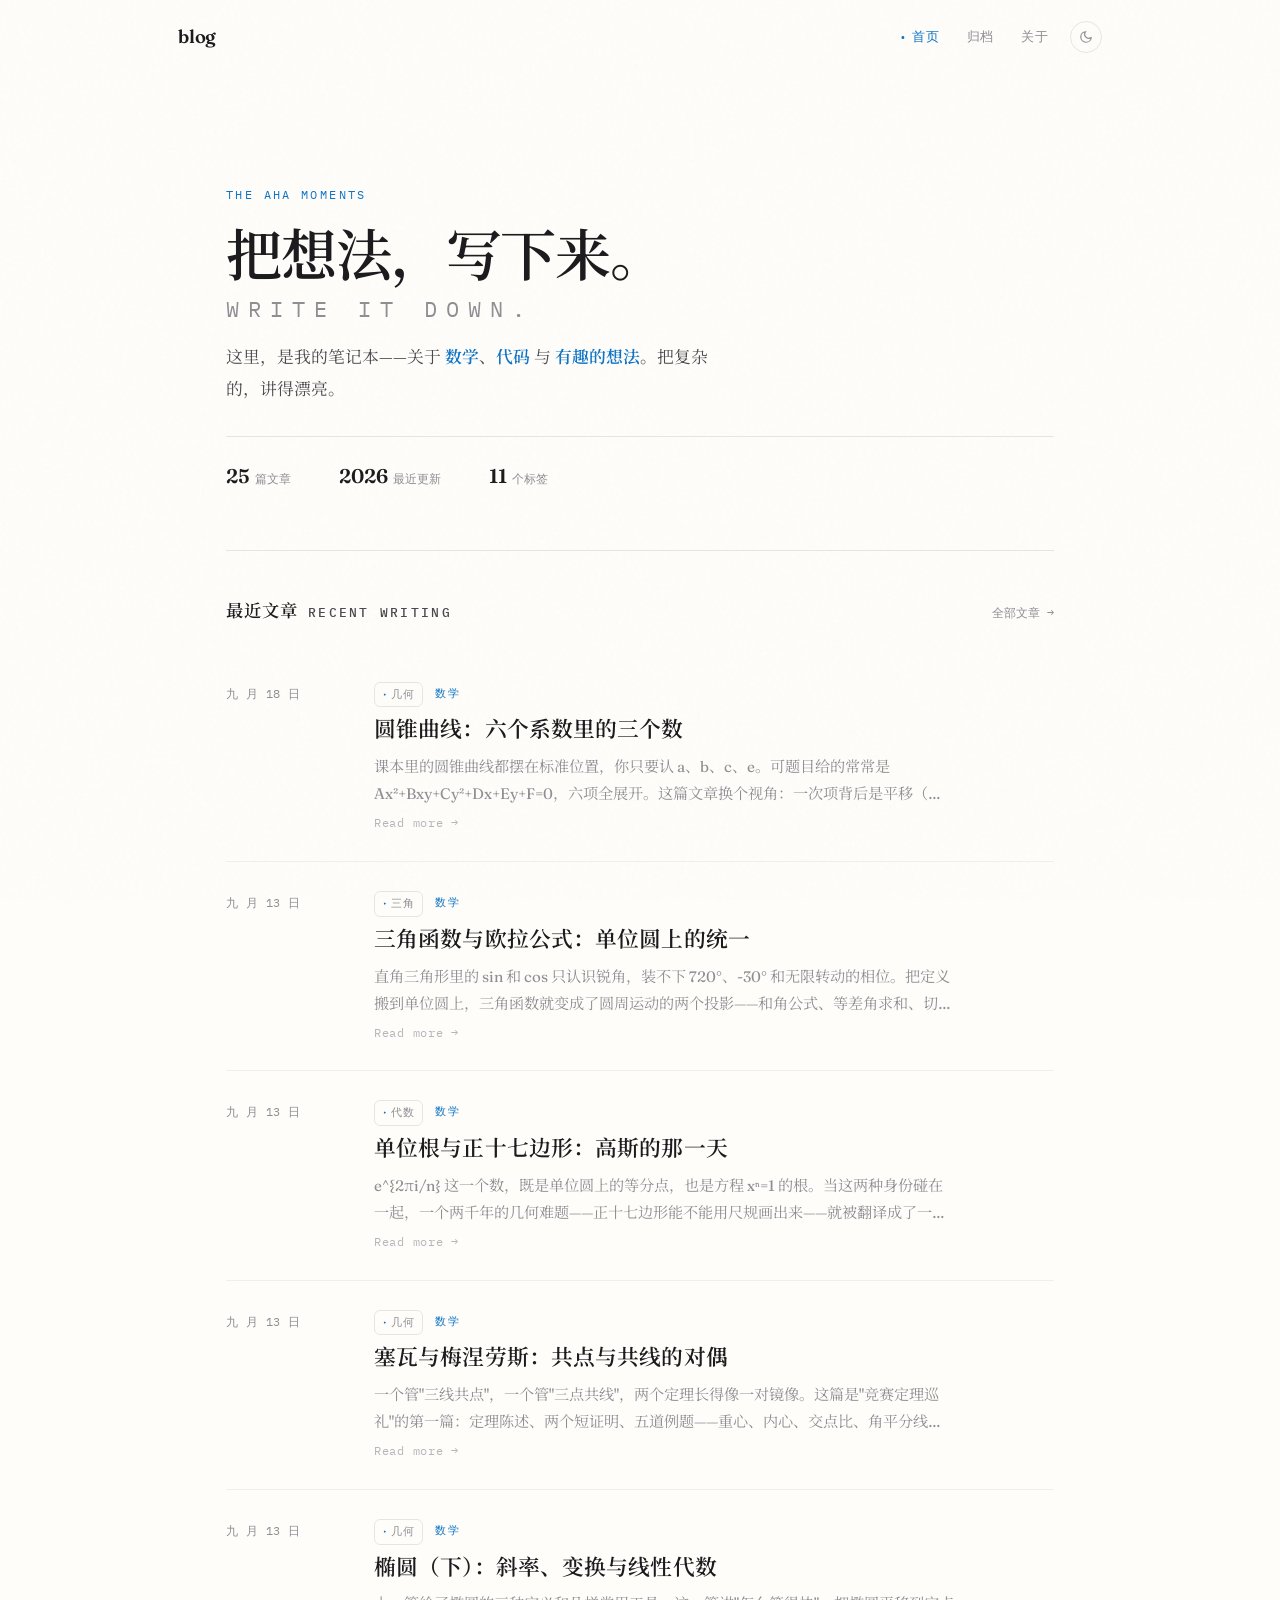
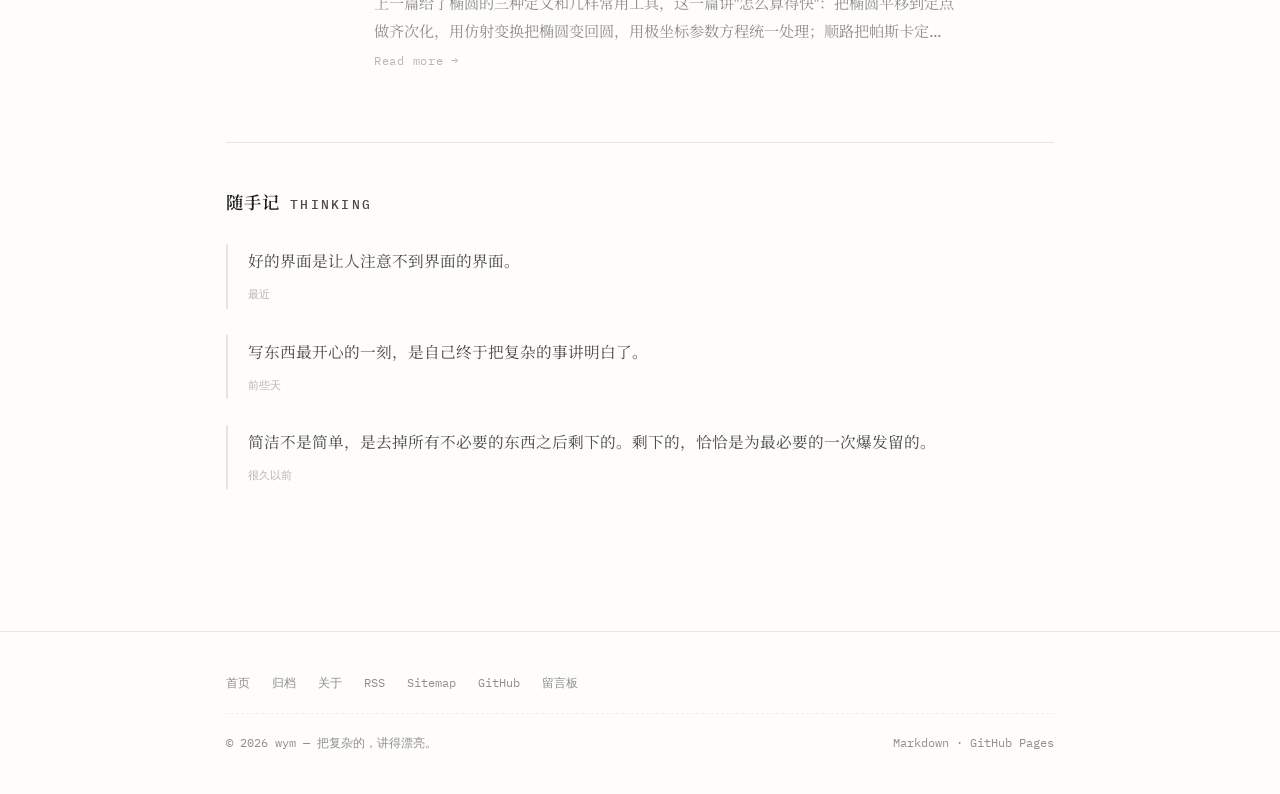
==== index.html @ 501379d4 "fix: 骨架屏改为静态写入 HTML，消除"载入中"闪现；正文加缓存 - 骨架屏此前由 JS 在 300ms 后注入，而 HTML 里预置的是"载入中…"，   加载快的时候那句必然一闪。改为直接写" ====
<!DOCTYPE html>
<html lang="zh-CN">
<head>
<meta charset="UTF-8">
<meta name="viewport" content="width=device-width, initial-scale=1.0">
<meta name="color-scheme" content="dark light">
<meta name="theme-color" content="#fefdfa" media="(prefers-color-scheme: light)">
<meta name="theme-color" content="#121214" media="(prefers-color-scheme: dark)">
<script>
  (function () {
    try {
      var t = localStorage.getItem("wym-blog-theme") ||
        (matchMedia("(prefers-color-scheme: dark)").matches ? "dark" : "light");
      var root = document.documentElement;
      root.setAttribute("data-theme", t);
      /* 画布底色前置：html 背景会传播给浏览器画布，跨页导航时新文档在
         style.css 到位前就是主题色，消除暗色模式闪白。色值与 style.css --paper 同步 */
      root.style.background = t === "dark" ? "#121214" : "#fefdfa";
      root.style.colorScheme = t;
    } catch (e) {}
  })();
</script>
<meta name="description" content="blog · wym — 关于数学、代码与有趣想法的笔记本。把复杂的，讲得漂亮。">
<meta name="author" content="wym">
<meta property="og:site_name" content="wym's blog">
<meta property="og:type" content="website">
<meta property="og:title" content="wym's blog">
<meta property="og:description" content="关于数学、代码与有趣想法的笔记本。把复杂的，讲得漂亮。">
<title>wym's blog</title>
<link rel="preconnect" href="https://fonts.googleapis.com">
<link rel="preconnect" href="https://fonts.gstatic.com" crossorigin>
<link href="https://fonts.googleapis.com/css2?family=Fraunces:ital,opsz,wght@0,9..144,400;0,9..144,500;0,9..144,600;1,9..144,400&family=Noto+Serif+SC:wght@400;500;600&family=IBM+Plex+Mono:wght@400;500&display=swap" rel="stylesheet" media="print" onload="this.media='all'">
<link rel="stylesheet" href="assets/css/style.css?v=30">
<link rel="icon" href="data:image/svg+xml,%3Csvg xmlns='http://www.w3.org/2000/svg' viewBox='0 0 32 32'%3E%3Crect width='32' height='32' rx='7' fill='%233b82f6'/%3E%3Ctext x='16' y='22' font-size='15' font-family='Arial' font-weight='bold' fill='white' text-anchor='middle'%3Ew%3C/text%3E%3C/svg%3E">
</head>
<body data-theme="light" class="page-home">
<div class="paper-noise"></div>

<header class="site-header" id="siteHeader">
  <div class="shell nav-row">
    <a class="brand" href="index.html">
      <span class="wordmark">blog</span>
    </a>
    <nav class="nav-links" aria-label="站点导航">
      <a href="index.html" class="active">首页</a>
      <a href="archive.html">归档</a>
      <a href="about.html">关于</a>
      <button class="theme-btn" id="themeBtn" aria-label="切换明暗主题">
        <svg class="moon" width="14" height="14" viewBox="0 0 24 24" fill="none" stroke="currentColor" stroke-width="2" stroke-linecap="round"><path d="M21 12.79A9 9 0 1 1 11.21 3 7 7 0 0 0 21 12.79"/></svg>
        <svg class="sun" width="14" height="14" viewBox="0 0 24 24" fill="none" stroke="currentColor" stroke-width="2" stroke-linecap="round"><circle cx="12" cy="12" r="5"/><line x1="12" y1="1" x2="12" y2="3"/><line x1="12" y1="21" x2="12" y2="23"/><line x1="4.22" y1="4.22" x2="5.64" y2="5.64"/><line x1="18.36" y1="18.36" x2="19.78" y2="19.78"/><line x1="1" y1="12" x2="3" y2="12"/><line x1="21" y1="12" x2="23" y2="12"/><line x1="4.22" y1="19.78" x2="5.64" y2="18.36"/><line x1="18.36" y1="5.64" x2="19.78" y2="4.22"/></svg>
      </button>
    </nav>
  </div>
</header>

<main class="shell" id="main" data-view="home">
  <div class="status">载入中…</div>
</main>

<footer class="site-footer">
  <div class="shell foot-row">
    <div class="foot-links">
      <a href="index.html">首页</a>
      <a href="archive.html">归档</a>
      <a href="about.html">关于</a>
      <a href="feed.xml">RSS</a>
      <a href="sitemap.xml">Sitemap</a>
      <a href="https://github.com/wym100171113/wym100171113.github.io" target="_blank" rel="noopener">GitHub</a>
      <a href="https://comment-board.pages.dev/" target="_blank" rel="noopener">留言板</a>
    </div>
    <div class="foot-note">
      <span>© <span id="year">2026</span> wym — 把复杂的，讲得漂亮。</span>
      <span>Markdown · GitHub Pages</span>
    </div>
  </div>
</footer>

<script src="assets/js/blog.js?v=40"></script>
<script>document.getElementById("year").textContent = new Date().getFullYear();</script>
</body>
</html>
---- assets/css/style.css ----
/* ==========================================================================
   blog · wym — 极简纸感博客
   风格参考：yohaku-blog-template（留白 × 蓝色强调 × 弹簧动效）
   配色：白纸底 · 墨字 · 一抹蓝
   ========================================================================== */

:root {
  --paper:       #fefdfa;   /* 底色 */
  --paper-2:     #f5f4f1;   /* 纸·深（代码块、卡片） */
  --ink:         #1c1c1e;   /* 主文字 */
  --ink-2:       #4a4a4f;   /* 次级文字 */
  --muted:       #8e8e93;   /* 弱文字 */
  --faint:       #b5b5ba;   /* 更弱 */
  --line:        #e5e5e7;   /* 界线 */
  --line-2:      #efefef;   /* 界线·更浅 */
  --accent:      oklch(0.55 0.15 250);   /* 强调蓝 */
  --accent-2:    #3b82f6;   /* 强调·亮（图标、行内代码） */
  --selection:   rgba(59, 130, 246, 0.14);

  --serif: "Fraunces", "Noto Serif SC", "Songti SC", "Source Han Serif SC",
           "STSong", "SimSun", serif;
  --mono: "IBM Plex Mono", "SF Mono", ui-monospace, Menlo, Consolas, monospace;

  --col:   56rem;                    /* 正文栏宽（较宽，阅读不拥挤） */
  --gutter: clamp(20px, 5vw, 48px);
  --ease:  cubic-bezier(0.22, 1, 0.36, 1);
  --spring: cubic-bezier(0.34, 1.56, 0.64, 1);
}

[data-theme="dark"] {
  --paper:       #121214;
  --paper-2:     #1c1c1f;
  --ink:         #ececf0;
  --ink-2:       #b6b6bc;
  --muted:       #8e8e93;
  --faint:       #5b5b60;
  --line:        #2a2a2e;
  --line-2:      #242427;
  --accent:      oklch(0.72 0.14 250);
  --accent-2:    #60a5fa;
  --selection:   rgba(96, 165, 250, 0.22);
}

*, *::before, *::after { margin: 0; padding: 0; box-sizing: border-box; }
html { font-size: 16.5px; -webkit-text-size-adjust: 100%; scroll-behavior: smooth; }

body {
  font-family: var(--serif);
  background: var(--paper);
  color: var(--ink);
  line-height: 1.8;
  -webkit-font-smoothing: antialiased;
  -moz-osx-font-smoothing: grayscale;
  text-rendering: optimizeLegibility;
  transition: background 0.35s var(--ease), color 0.35s var(--ease);
}

::selection { background: var(--selection); color: var(--ink); }

img, svg { max-width: 100%; height: auto; display: block; }
a { color: inherit; text-decoration: none; }
button { font: inherit; color: inherit; background: none; border: none; cursor: pointer; }
input { font: inherit; }

/* 纸面颗粒感（固定于背景，不遮挡交互） */
.paper-noise {
  position: fixed; inset: 0;
  z-index: 0; pointer-events: none; opacity: 0.4;
  background-image: url("data:image/svg+xml,%3Csvg viewBox='0 0 256 256' xmlns='http://www.w3.org/2000/svg'%3E%3Cfilter id='n'%3E%3CfeTurbulence type='fractalNoise' baseFrequency='0.85' numOctaves='4' stitchTiles='stitch'/%3E%3C/filter%3E%3Crect width='100%25' height='100%25' filter='url(%23n)' opacity='0.05'/%3E%3C/svg%3E");
}

.shell { position: relative; z-index: 1; max-width: var(--col); margin: 0 auto; padding: 0 var(--gutter); }

/* 详情页更宽：正文 + 右侧目录都要有位置 */
.page-post .shell { max-width: 68rem; }

/* ==========================================================================
   顶栏
   ========================================================================== */
.site-header {
  position: sticky; top: 0; z-index: 50;
  border-bottom: 1px solid transparent;
  transition: background 0.4s var(--ease), border-color 0.4s var(--ease),
              box-shadow 0.4s var(--ease);
}
.site-header.scrolled {
  background: color-mix(in srgb, var(--paper) 82%, transparent);
  backdrop-filter: blur(14px) saturate(1.15);
  -webkit-backdrop-filter: blur(14px) saturate(1.15);
  border-bottom-color: var(--line-2);
}
.nav-row {
  display: flex; align-items: center; justify-content: space-between;
  gap: 16px; padding: 18px 0;
}
.brand .wordmark {
  font-size: 1.12rem; font-weight: 600; letter-spacing: -0.01em;
  color: var(--ink); transition: color 0.25s var(--ease);
}
.brand:hover .wordmark { color: var(--accent); }
.nav-links { display: flex; align-items: center; gap: 4px; }
.nav-links a {
  font-family: var(--mono); font-size: 0.78rem; letter-spacing: 0.02em;
  color: var(--muted); padding: 7px 12px; border-radius: 8px;
  transition: color 0.25s var(--ease), background 0.25s var(--ease);
}
.nav-links a:hover { color: var(--ink); background: color-mix(in srgb, var(--ink) 5%, transparent); }
.nav-links a.active { color: var(--accent); }
.nav-links a.active::before { content: "·"; font-weight: 700; margin-right: 5px; }

.theme-btn {
  width: 32px; height: 32px; margin-left: 6px;
  display: inline-grid; place-items: center;
  border: 1px solid var(--line); border-radius: 50%;
  color: var(--muted);
  transition: all 0.3s var(--ease);
}
.theme-btn:hover { color: var(--accent); border-color: var(--accent); transform: rotate(8deg); }
.theme-btn .sun { display: none; }
.theme-btn .moon { display: block; }
[data-theme="dark"] .theme-btn .sun { display: block; }
[data-theme="dark"] .theme-btn .moon { display: none; }

/* ==========================================================================
   首页 Hero
   ========================================================================== */
.hero { padding: clamp(64px, 10vw, 110px) 0 clamp(40px, 6vw, 56px); }
.hero .kicker {
  font-family: var(--mono); font-size: 0.72rem; letter-spacing: 0.2em;
  text-transform: uppercase; color: var(--accent);
  margin-bottom: 18px;
}
.hero h1 {
  font-size: clamp(2.2rem, 6vw, 3.4rem);
  font-weight: 600; letter-spacing: -0.02em; line-height: 1.15;
  margin-bottom: 20px;
}
.hero h1 .cn { display: block; }
.hero h1 .en {
  display: block; margin-top: 8px;
  font-family: var(--mono); font-size: 0.4em; font-weight: 400;
  letter-spacing: 0.4em; color: var(--muted); text-transform: uppercase;
}
.hero .lede {
  font-size: 1.02rem; color: var(--ink-2);
  max-width: 44ch; line-height: 1.9; margin-bottom: 30px;
}
.hero .lede b { font-weight: 600; color: var(--accent); }
.hero-stats {
  display: flex; gap: clamp(24px, 5vw, 48px);
  font-family: var(--mono); font-size: 0.74rem; color: var(--muted);
  border-top: 1px solid var(--line); padding-top: 22px;
}
.hero-stats > div { display: flex; align-items: baseline; gap: 5px; }
.hero-stats b { font-family: var(--serif); font-weight: 600; font-size: 1.2rem; color: var(--ink); }

/* ==========================================================================
   区块标题
   ========================================================================== */
.section { padding: clamp(30px, 5vw, 44px) 0; border-top: 1px solid var(--line); }
.section-head {
  display: flex; align-items: baseline; justify-content: space-between;
  margin-bottom: clamp(18px, 3vw, 26px);
}
.section-head h2 {
  font-family: var(--mono); font-size: 0.76rem; font-weight: 500;
  letter-spacing: 0.18em; text-transform: uppercase; color: var(--ink-2);
}
.section-head h2 .zh {
  font-family: var(--serif); font-size: 1.05rem; letter-spacing: 0.06em;
  text-transform: none; font-weight: 600; color: var(--ink); margin-right: 10px;
}
.section-head .more {
  font-family: var(--mono); font-size: 0.74rem; color: var(--muted);
  transition: color 0.25s var(--ease);
}
.section-head .more:hover { color: var(--accent); }
.section-head .more::after { content: " →"; }

/* ==========================================================================
   文章列表行（日期在上，标题与摘要，Read more）
   ========================================================================== */
.post-list { display: flex; flex-direction: column; }
.post-row {
  position: relative;   /* 让标题上的覆盖层铺满整行，点击范围更大 */
  display: grid; grid-template-columns: 120px 1fr; gap: clamp(16px, 3vw, 28px);
  padding: clamp(18px, 3vw, 24px) 0;
  border-bottom: 1px solid var(--line-2);
  transition: padding-left 0.45s var(--spring);
}
.post-row:last-child { border-bottom: none; }
.post-row:hover { padding-left: 10px; }
.post-row .p-date {
  font-family: var(--mono); font-size: 0.72rem; letter-spacing: 0.04em;
  color: var(--muted); padding-top: 6px;
}
.post-row .p-meta { margin-bottom: 8px; }
.post-row .p-cat {
  font-family: var(--mono); font-size: 0.68rem; letter-spacing: 0.12em;
  text-transform: uppercase; color: var(--accent);
}

/* 所属文件夹小标签（首页 / 详情页） */
.p-folder {
  display: inline-flex; align-items: center; gap: 4px;
  font-family: var(--mono); font-size: 0.66rem; letter-spacing: 0.04em;
  color: var(--muted); border: 1px solid var(--line); border-radius: 6px;
  padding: 2px 8px; margin-right: 8px;
  transition: all 0.25s var(--ease);
}
.p-folder::before { content: "▸"; font-size: 0.7em; color: var(--accent); }
.p-folder:hover { color: var(--accent); border-color: var(--accent); }
.post-head .p-folder { margin: 0 0 14px; }
.post-row h3 {
  font-size: clamp(1.12rem, 2.4vw, 1.32rem); font-weight: 600;
  line-height: 1.42; letter-spacing: 0.005em;
  transition: color 0.3s var(--ease);
}
.post-row:hover h3 { color: var(--accent); }
.post-row h3 a::after { content: ""; position: absolute; inset: 0; }
.post-row .p-excerpt {
  margin-top: 7px; color: var(--muted);
  font-size: 0.92rem; line-height: 1.78; max-width: 58ch;
  display: -webkit-box; -webkit-line-clamp: 2; -webkit-box-orient: vertical; overflow: hidden;
}
.post-row .p-readmore {
  margin-top: 10px; font-family: var(--mono); font-size: 0.72rem;
  color: var(--faint); letter-spacing: 0.06em;
  transition: color 0.3s var(--ease);
}
.post-row .p-readmore::after { content: " →"; }
.post-row:hover .p-readmore { color: var(--accent); }

/* 随手记 */
.thoughts { list-style: none; }
.thoughts li {
  border-left: 2px solid var(--line);
  padding: 4px 0 4px 20px; margin-bottom: 26px;
  transition: border-color 0.4s var(--ease), padding-left 0.45s var(--spring);
}
.thoughts li:hover { border-color: var(--accent); padding-left: 26px; }
.thoughts p { font-size: 0.95rem; line-height: 1.85; color: var(--ink-2); }
.thoughts time { font-family: var(--mono); font-size: 0.68rem; color: var(--faint); display: block; margin-top: 7px; }

/* ==========================================================================
   页脚
   ========================================================================== */
.site-footer {
  margin-top: clamp(40px, 7vw, 72px);
  border-top: 1px solid var(--line);
  padding: clamp(28px, 4vw, 40px) 0;
}
.foot-row {
  display: flex; flex-direction: column; gap: 20px;
  font-family: var(--mono); font-size: 0.72rem; color: var(--muted);
}
.foot-links { display: flex; gap: 22px; flex-wrap: wrap; }
.foot-links a { color: var(--muted); transition: color 0.25s var(--ease); }
.foot-links a:hover { color: var(--accent); }
.foot-note {
  display: flex; justify-content: space-between; gap: 14px; flex-wrap: wrap;
  border-top: 1px dashed var(--line-2); padding-top: 18px;
}

/* ==========================================================================
   归档页
   ========================================================================== */
.page-head { padding: clamp(48px, 7vw, 76px) 0 clamp(26px, 4vw, 36px); }
.page-head h1 {
  font-size: clamp(1.8rem, 4.5vw, 2.4rem); font-weight: 600; letter-spacing: -0.01em;
  display: flex; align-items: baseline; gap: 14px;
}
.page-head h1 .zh-sub { font-family: var(--mono); font-size: 0.62em; font-weight: 400; color: var(--faint); letter-spacing: 0.28em; }
.page-head .sub { margin-top: 10px; color: var(--muted); font-size: 0.88rem; }
.page-head .sub b { color: var(--accent); font-weight: 600; }
.page-head .sub a { color: var(--accent); }

.layout-2col {
  display: grid; grid-template-columns: minmax(0, 1fr) 220px;
  gap: clamp(30px, 6vw, 64px); align-items: start;
}
@media (max-width: 860px) { .layout-2col { grid-template-columns: 1fr; } }

.archive-main { min-width: 0; }

/* 搜索 + 标签筛选 */
.filter-bar { display: flex; flex-wrap: wrap; gap: 10px; margin-bottom: 26px; }
.search-box {
  flex: 1 1 200px; display: flex; align-items: center; gap: 10px;
  border: 1px solid var(--line); border-radius: 10px;
  padding: 9px 14px; background: var(--paper-2);
  transition: border-color 0.3s var(--ease);
}
.search-box:focus-within { border-color: var(--accent); }
.search-box .s-icon { color: var(--faint); font-size: 0.8rem; }
.search-box input {
  flex: 1; border: none; outline: none; background: none;
  font-family: var(--mono); font-size: 0.84rem; color: var(--ink);
}
.search-box input::placeholder { color: var(--faint); }
.tag-chips { display: flex; flex-wrap: wrap; gap: 8px; }
.tag-chip {
  font-family: var(--mono); font-size: 0.7rem; letter-spacing: 0.04em;
  color: var(--muted); border: 1px solid var(--line); border-radius: 999px;
  padding: 4px 12px; transition: all 0.3s var(--ease);
}
.tag-chip:hover { color: var(--accent); border-color: var(--accent); }
.tag-chip.on { background: var(--accent); border-color: var(--accent); color: var(--paper); }

/* 分类分组（文件夹） */
.folder-block { margin-bottom: clamp(30px, 5vw, 44px); }

/* 归档页视图切换过渡：渲染层切换时防内容瞬移（200ms 淡入 + 轻微上移，只动 transform/opacity） */
.arc-switch { animation: arc-in 0.2s var(--ease); }
@keyframes arc-in {
  from { opacity: 0; transform: translateY(6px); }
  to   { opacity: 1; transform: none; }
}
.folder-title {
  font-family: var(--serif); font-size: 1.15rem; font-weight: 600;
  color: var(--ink); display: flex; align-items: center; gap: 10px;
  margin-bottom: 12px;
}
.folder-title b { font-weight: 600; }
.folder-title .sep { color: var(--faint); margin: 0 2px; font-family: var(--mono); font-weight: 400; }
.folder-title .count {
  font-family: var(--mono); font-size: 0.68rem; font-weight: 400;
  color: var(--accent); border: 1px solid var(--line); border-radius: 999px;
  padding: 1px 9px;
}
.folder-title .fpath { display: inline-flex; align-items: baseline; gap: 2px; min-width: 0; }
.folder-title .more {
  margin-left: auto;
  font-family: var(--mono); font-size: 0.7rem; font-weight: 400;
  color: var(--muted); transition: color 0.25s var(--ease);
}
.folder-title .more:hover { color: var(--accent); }
.folder-toggle {
  flex-shrink: 0; width: 24px; height: 24px;
  display: inline-grid; place-items: center;
  border: 1px solid var(--line); border-radius: 7px;
  color: var(--muted); font-size: 0.72rem; line-height: 1;
  transition: all 0.25s var(--ease), transform 0.3s var(--spring);
}
.folder-toggle:hover { color: var(--accent); border-color: var(--accent); }
.folder-block[data-collapsed] .folder-toggle { transform: rotate(-90deg); }
/* 展开/收起动画：grid-rows 1fr→0fr 平滑过渡高度 */
.folder-body {
  display: grid; grid-template-rows: 1fr;
  opacity: 1;
  transition: grid-template-rows 0.4s var(--ease), opacity 0.25s var(--ease);
}
.folder-body-inner { overflow: hidden; min-height: 0; }
.folder-block[data-collapsed] .folder-body { grid-template-rows: 0fr; opacity: 0; }
/* 嵌套分类区块（父目录下再放子目录，用左边线示意层级） */
.folder-body .folder-node { margin: 14px 0 4px; padding-left: 16px; border-left: 1px solid var(--line-2); }
.folder-body .folder-node .folder-title { font-size: 1.02rem; }

/* 展开 / 收起全部 */
.fold-actions { display: flex; gap: 8px; margin: 0 0 18px; }
.fold-btn {
  font-family: var(--mono); font-size: 0.72rem; color: var(--muted);
  border: 1px solid var(--line); border-radius: 8px;
  padding: 6px 12px; transition: all 0.25s var(--ease);
}
.fold-btn:hover { color: var(--accent); border-color: var(--accent); }

/* 归档分页 */
.pager {
  display: flex; align-items: center; justify-content: space-between; gap: 12px;
  padding: 14px 0; margin: 4px 0 14px;
  font-family: var(--mono); font-size: 0.74rem; color: var(--muted);
}
.pager .pg {
  color: var(--muted); border: 1px solid var(--line); border-radius: 8px;
  padding: 7px 14px; transition: all 0.25s var(--ease);
}
.pager .pg:hover { color: var(--accent); border-color: var(--accent); }
.pager .pg[aria-disabled="true"] { opacity: 0.4; pointer-events: none; }
.pager .pg-info { color: var(--faint); }

/* 年度分组 */
.year-block { margin-bottom: clamp(30px, 5vw, 44px); }
.year-title {
  font-family: var(--mono); font-size: 0.82rem; letter-spacing: 0.16em;
  color: var(--muted); display: flex; align-items: center; gap: 12px;
  margin-bottom: 6px;
}
.year-title b { font-family: var(--serif); font-size: 1.2rem; font-weight: 600; color: var(--ink); letter-spacing: 0; }
.year-title .count {
  font-size: 0.68rem; color: var(--accent);
  border: 1px solid var(--line); border-radius: 999px; padding: 1px 9px;
}
.arc-row {
  position: relative;   /* 标题覆盖层铺满整行 */
  display: grid; grid-template-columns: 96px 1fr; gap: 18px; align-items: baseline;
  padding: 11px 0; border-bottom: 1px dashed var(--line-2);
  transition: padding-left 0.4s var(--spring);
}
.arc-row:hover { padding-left: 8px; }
.arc-row .d { font-family: var(--mono); font-size: 0.72rem; color: var(--faint); }
.arc-row .t { font-size: 0.98rem; line-height: 1.5; }
.arc-row .t a { transition: color 0.25s var(--ease); }
.arc-row .t a::after { content: ""; position: absolute; inset: 0; }
.arc-row .t a:hover { color: var(--accent); }

/* 侧栏 */
.archive-side { position: sticky; top: 88px; display: flex; flex-direction: column; gap: 28px; }
.side-card { border: 1px solid var(--line-2); border-radius: 12px; background: var(--paper-2); padding: 20px; }
.side-card h3 {
  font-family: var(--mono); font-size: 0.68rem; letter-spacing: 0.18em;
  text-transform: uppercase; color: var(--faint); margin-bottom: 14px;
}
.side-card .who { font-size: 1.05rem; font-weight: 600; margin-bottom: 6px; }
.side-card p { font-size: 0.84rem; color: var(--muted); line-height: 1.8; }
.side-card .side-link {
  display: block; font-family: var(--mono); font-size: 0.76rem;
  color: var(--ink-2); padding: 8px 0; border-bottom: 1px dashed var(--line-2);
  transition: color 0.25s var(--ease);
}
.side-card .side-link:last-child { border-bottom: none; }
.side-card .side-link:hover { color: var(--accent); }
.side-card .side-link.on { color: var(--accent); }
.side-card .side-link span { float: right; color: var(--faint); }

/* 侧栏分类树（可折叠子级） */
.folder-tree { list-style: none; margin-top: 2px; }
.folder-tree ul { list-style: none; margin-left: 10px; padding-left: 10px; border-left: 1px solid var(--line-2); }
.folder-tree li { display: flex; flex-wrap: wrap; align-items: center; }
/* 子树折叠：grid-rows 1fr→0fr（inner 包裹层承载溢出裁剪），内容再多也不会被写死的高度截断 */
.folder-tree li > .tree-sub {
  flex-basis: 100%;
  display: grid;
  grid-template-rows: 1fr;
  opacity: 1;
  transition: grid-template-rows 0.3s var(--ease), opacity 0.25s var(--ease);
}
.folder-tree li > .tree-sub > .tree-sub-inner { overflow: hidden; min-height: 0; }
.folder-tree li.folded > .tree-sub { grid-template-rows: 0fr; opacity: 0; }
.folder-tree li > a { flex: 1 1 auto; min-width: 0; }
.folder-tree a {
  display: flex; justify-content: space-between; align-items: baseline; gap: 8px;
  font-family: var(--mono); font-size: 0.76rem;
  color: var(--ink-2); padding: 7px 0; border-bottom: 1px dashed var(--line-2);
  transition: color 0.25s var(--ease);
}
.folder-tree a:hover { color: var(--accent); }
.folder-tree a.on { color: var(--accent); }
.folder-tree a span { color: var(--faint); font-size: 0.68rem; }
.tree-fold {
  flex-shrink: 0; width: 20px; height: 20px; margin-right: 4px;
  display: inline-grid; place-items: center;
  color: var(--faint); font-size: 0.64rem; line-height: 1;
  border: 1px solid var(--line-2); border-radius: 5px;
  transition: all 0.25s var(--ease), transform 0.3s var(--spring);
}
.tree-fold:hover { color: var(--accent); border-color: var(--accent); }
.folder-tree li.folded > .tree-fold { transform: rotate(-90deg); }

/* ==========================================================================
   文章页
   ========================================================================== */
.read-progress {
  position: fixed; top: 0; left: 0; right: 0; height: 2px; z-index: 60;
  pointer-events: none;
}
.read-progress i {
  display: block; height: 100%; width: 0;
  background: var(--accent);
}

.post-head {
  padding: clamp(40px, 6vw, 64px) 0 clamp(24px, 4vw, 34px);
  max-width: 47.75rem;   /* 与正文列对齐，标题下的分割线不再超长 */
}
.back-link {
  display: inline-flex; align-items: center; gap: 8px;
  font-family: var(--mono); font-size: 0.76rem; color: var(--muted);
  margin-bottom: 26px; transition: color 0.25s var(--ease), gap 0.3s var(--ease);
}
.back-link:hover { color: var(--accent); gap: 12px; }
.post-head .p-cat {
  font-family: var(--mono); font-size: 0.7rem; letter-spacing: 0.14em;
  text-transform: uppercase; color: var(--accent); margin-bottom: 12px; display: block;
}
.post-head h1 {
  font-size: clamp(1.75rem, 4.5vw, 2.5rem);
  font-weight: 600; line-height: 1.28; letter-spacing: -0.01em; margin-bottom: 18px;
}
.post-head .meta {
  display: flex; flex-wrap: wrap; gap: 18px;
  font-family: var(--mono); font-size: 0.74rem; color: var(--muted);
  border-bottom: 1px solid var(--line); padding-bottom: 20px;
}
.post-head .meta .d { color: var(--accent); }

.post-body-layout {
  display: grid; grid-template-columns: minmax(0, 1fr) 180px;
  gap: clamp(24px, 4vw, 48px); align-items: start;
}
.post-body-layout.no-toc { grid-template-columns: 1fr; }
@media (max-width: 900px) { .post-body-layout { grid-template-columns: 1fr; } }

.post-content { min-width: 0; padding-bottom: clamp(30px, 5vw, 48px); }

/* TOC（侧栏目录，让正文更宽） */
.toc { position: sticky; top: 92px; display: none; }
@media (min-width: 901px) { .toc { display: block; } }
.toc .toc-title {
  font-family: var(--mono); font-size: 0.66rem; letter-spacing: 0.2em;
  text-transform: uppercase; color: var(--faint); margin-bottom: 14px;
}
.toc nav {
  border-left: 1px solid var(--line); padding-left: 14px;
  /* 长文章目录会超出一屏：给个高度上限并允许内部滚动，标题留在外面不跟着滚 */
  max-height: calc(100vh - 170px); overflow-y: auto; overscroll-behavior: contain;
  scrollbar-width: thin; scrollbar-color: var(--line) transparent;
}
.toc nav::-webkit-scrollbar { width: 6px; }
.toc nav::-webkit-scrollbar-thumb { background: var(--line); border-radius: 3px; }
.toc nav::-webkit-scrollbar-track { background: transparent; }
/* 可滚动时给上下边缘加渐隐，避免文字被硬生生切断；
   只在真的溢出时才启用（由 JS 加 .is-scrollable），短目录不受影响 */
.toc nav.is-scrollable {
  -webkit-mask-image: linear-gradient(to bottom, transparent 0, #000 16px, #000 calc(100% - 16px), transparent 100%);
  mask-image: linear-gradient(to bottom, transparent 0, #000 16px, #000 calc(100% - 16px), transparent 100%);
}
.toc a {
  display: block; font-size: 0.8rem; line-height: 1.5; color: var(--muted);
  padding: 4px 0; transition: color 0.25s var(--ease), transform 0.25s var(--ease);
}
.toc a.sub { padding-left: 12px; font-size: 0.76rem; }
.toc a.sub2 { padding-left: 24px; font-size: 0.72rem; }
.toc a:hover { color: var(--ink); }
.toc a.on { color: var(--accent); transform: translateX(3px); }
.toc a.sub.on, .toc a.sub2.on { transform: translateX(3px); }

/* 正文排版 */
.prose { font-size: 1.0rem; line-height: 2.05; }
.prose > * + * { margin-top: 1.35rem; }
.prose h2 {
  font-size: 1.32rem; font-weight: 600; letter-spacing: 0.01em;
  margin-top: 2.6rem; margin-bottom: -0.4rem; scroll-margin-top: 90px;
}
.prose h3 {
  font-size: 1.12rem; font-weight: 600; margin-top: 2rem; scroll-margin-top: 90px;
}
.prose h4 { font-size: 1.0rem; font-weight: 600; margin-top: 1.6rem; color: var(--ink-2); scroll-margin-top: 90px; }
.prose h5 { font-size: 0.95rem; font-weight: 600; margin-top: 1.5rem; color: var(--ink-2); }
.prose h6 { font-size: 0.9rem; font-weight: 600; margin-top: 1.4rem; color: var(--ink-2); text-transform: uppercase; letter-spacing: 0.03em; }
.prose p { color: var(--ink); }
.prose a {
  color: var(--accent);
  text-decoration: underline;
  text-decoration-color: color-mix(in srgb, var(--accent) 40%, transparent);
  text-underline-offset: 3px;
  transition: text-decoration-color 0.25s var(--ease);
}
.prose a:hover { text-decoration-color: var(--accent); }
.prose strong { font-weight: 600; }
.prose em { font-style: italic; }
.prose mark { background: rgba(255, 208, 0, 0.4); color: inherit; padding: 0 0.15em; border-radius: 3px; }
.prose ul, .prose ol { padding-left: 1.35em; }
.prose li { margin: 0.35em 0; }
.prose li::marker { color: var(--accent); }
.prose blockquote {
  border-left: 3px solid var(--accent);
  padding: 6px 0 6px 20px; color: var(--ink-2);
  font-style: italic; font-size: 0.97em;
}
.prose blockquote p { color: inherit; }
.prose hr { border: none; border-top: 1px dashed var(--line); margin: 2.8rem 0; }
.prose img {
  display: block; margin: 1.6rem auto; cursor: zoom-in;
  max-width: min(100%, 520px); max-height: 70vh;
  border-radius: 10px; border: 1px solid var(--line);
  box-shadow: 0 2px 14px rgba(28, 28, 30, 0.06);
}
/* 暗色主题：白底位图（Mathematica 导出的 PNG/GIF）降亮度，减少刺眼白块；
   透明底 SVG 本就融合，不处理 */
[data-theme="dark"] .prose img[src$=".png"],
[data-theme="dark"] .prose img[src$=".gif"],
[data-theme="dark"] .prose img[src$=".jpg"],
[data-theme="dark"] .prose img[src$=".jpeg"] {
  filter: brightness(.9);
}
.prose figcaption, .prose img + em {
  display: block; text-align: center; font-size: 0.78rem; color: var(--muted);
  font-style: normal; margin-top: -8px;
}
.prose code {
  font-family: var(--mono); font-size: 0.82em;
  background: var(--paper-2); border: 1px solid var(--line-2); border-radius: 5px;
  padding: 1px 6px; color: var(--accent-2);
}
[data-theme="dark"] .prose code { color: var(--accent); }
.prose pre {
  font-family: var(--mono); font-size: 0.82rem; line-height: 1.75;
  background: var(--paper-2); border: 1px solid var(--line-2); border-radius: 12px;
  padding: 18px 20px; overflow-x: auto;
}
.prose pre code { background: none; border: none; padding: 0; color: var(--ink); font-size: 1em; }

/* 代码块复制按钮 */
.prose .code-block { position: relative; }
.prose .code-block .copy-btn {
  position: absolute; top: 10px; right: 12px;
  font-family: var(--mono); font-size: 0.7rem; line-height: 1;
  color: var(--muted);
  background: var(--paper);
  border: 1px solid var(--line); border-radius: 7px;
  padding: 5px 10px; cursor: pointer;
  opacity: 0; transition: opacity 0.25s var(--ease), color 0.25s var(--ease), border-color 0.25s var(--ease);
}
.prose .code-block:hover .copy-btn,
.prose .code-block .copy-btn:focus-visible,
.prose .code-block .copy-btn.done { opacity: 1; }
.prose .code-block .copy-btn:hover { color: var(--accent); border-color: var(--accent); }
.prose .code-block .copy-btn.done { color: #16a34a; border-color: #16a34a; }
@media (hover: none) { .prose .code-block .copy-btn { opacity: 1; } }
.prose table { width: 100%; border-collapse: collapse; font-family: var(--mono); font-size: 0.82rem; margin: 1.8rem 0; cursor: zoom-in; }
@media (max-width: 900px) { .prose table { display: block; overflow-x: auto; -webkit-overflow-scrolling: touch; } }
.prose th, .prose td { border-bottom: 1px solid var(--line); padding: 10px 14px; text-align: left; }
.prose th { color: var(--ink-2); font-weight: 500; border-bottom-width: 2px; }
.prose tr:last-child td { border-bottom: none; }

/* KaTeX 居中与配色微调 */
.prose .katex-display { margin: 1.8rem 0; overflow-x: auto; overflow-y: hidden; padding: 4px 0; }
.prose .katex { font-size: 1.06em; }

/* Obsidian callout */
.callout {
  border: 1px solid var(--line);
  border-left-width: 4px;
  border-radius: 10px;
  background: var(--paper-2);
  padding: 14px 18px;
  margin: 1.4rem 0;
}
.callout > * + * { margin-top: 0.55rem; }
.callout .callout-title {
  font-weight: 600; font-size: 0.95rem;
  display: flex; align-items: center; gap: 8px;
}
.callout .callout-title::before { content: ""; }
.callout.is-collapsible .callout-title { cursor: pointer; user-select: none; }
.callout.is-collapsible .callout-title::after { content: "▾"; margin-left: auto; opacity: 0.55; }
.callout.is-collapsible.is-collapsed .callout-title::after { content: "▸"; }
.callout.is-collapsible.is-collapsed > *:not(.callout-title) { display: none; }

/* 技术附录 detail：虚线弱化样式，默认折叠，与正文明显区分 */
.callout-detail {
  border: 1px dashed var(--line-2);
  border-left: 3px dashed var(--muted);
  background: transparent;
  font-size: 0.92rem;
}
.callout-detail .callout-title { color: var(--muted); }
.callout p { color: var(--ink-2); }
.callout-note, .callout-info, .callout-tldr { border-left-color: #3b82f6; }
.callout-note .callout-title, .callout-info .callout-title, .callout-tldr .callout-title { color: #3b82f6; }
.callout-tip, .callout-success, .callout-check { border-left-color: #22c55e; }
.callout-tip .callout-title, .callout-success .callout-title, .callout-check .callout-title { color: #16a34a; }
.callout-warning, .callout-caution, .callout-important { border-left-color: #f59e0b; }
.callout-warning .callout-title, .callout-caution .callout-title, .callout-important .callout-title { color: #d97706; }
.callout-danger, .callout-error, .callout-fail { border-left-color: #ef4444; }
.callout-danger .callout-title, .callout-error .callout-title, .callout-fail .callout-title { color: #dc2626; }
.callout-question, .callout-help, .callout-faq { border-left-color: #0ea5e9; }
.callout-question .callout-title, .callout-help .callout-title, .callout-faq .callout-title { color: #0284c7; }
.callout-quote, .callout-example { border-left-color: var(--muted); }
.callout-quote .callout-title, .callout-example .callout-title { color: var(--muted); }
.callout-bug, .callout-abstract, .callout-summary { border-left-color: #a855f7; }
.callout-bug .callout-title, .callout-abstract .callout-title, .callout-summary .callout-title { color: #9333ea; }

/* Mermaid 图表 */
.prose .mermaid { margin: 1.6rem 0; text-align: center; position: relative; cursor: zoom-in; }
.prose .mermaid svg { max-width: min(100%, 520px); max-height: 70vh; margin: 0 auto; background: transparent; }
[data-theme="dark"] .prose .mermaid svg { filter: brightness(0.9); }
.mmd-hint {
  position: absolute; right: 10px; bottom: 10px;
  font-family: var(--mono); font-size: 0.66rem; color: var(--muted);
  background: var(--paper); border: 1px solid var(--line); border-radius: 6px;
  padding: 3px 8px; opacity: 0; transition: opacity 0.25s var(--ease);
  pointer-events: none;
}
.mermaid:hover .mmd-hint { opacity: 1; }
@media (hover: none) { .mmd-hint { opacity: 1; } }

/* Mermaid 放大灯箱 */
body.mmd-locked { overflow: hidden; }
.mmd-lightbox {
  position: fixed; inset: 0; z-index: 1000;
  background: rgba(15, 15, 17, 0.72);
  backdrop-filter: blur(6px);
  display: flex; align-items: center; justify-content: center;
  animation: mmdIn 0.22s var(--ease);
}
@keyframes mmdIn { from { opacity: 0; } to { opacity: 1; } }
.mmd-stage {
  width: 92vw; height: 88vh; position: relative; overflow: hidden;
  display: flex; align-items: center; justify-content: center;
}
.mmd-zoom {
  transform-origin: 50% 50%;
  cursor: grab; touch-action: none;
  background: var(--paper); border-radius: 10px; padding: 20px;
  box-shadow: 0 24px 80px rgba(0, 0, 0, 0.45);
}
.mmd-zoom.grabbing { cursor: grabbing; }
.mmd-zoom svg { display: block; max-width: 84vw; max-height: 76vh; }
.mmd-zoom img { display: block; max-width: 84vw; max-height: 80vh; border-radius: 8px; }
.mmd-zoom table {
  border-collapse: collapse; font-family: var(--mono); font-size: 0.85rem;
  max-width: 84vw; max-height: 80vh; display: block; overflow: auto;
}
.mmd-zoom th, .mmd-zoom td { border-bottom: 1px solid var(--line); padding: 10px 14px; text-align: left; }
.mmd-zoom th { color: var(--ink-2); font-weight: 500; border-bottom-width: 2px; }
.mmd-zoom tr:last-child td { border-bottom: none; }
.mmd-close {
  position: fixed; top: 18px; right: 22px;
  width: 40px; height: 40px; border-radius: 50%;
  border: 1px solid rgba(255, 255, 255, 0.25); background: rgba(255, 255, 255, 0.08);
  color: #fff; font-size: 20px; line-height: 1; cursor: pointer;
  transition: background 0.25s var(--ease);
}
.mmd-close:hover { background: rgba(255, 255, 255, 0.2); }

/* 代码高亮（自定义低饱和配色） */
.hljs-comment, .hljs-quote { color: var(--faint); font-style: italic; }
.hljs-keyword, .hljs-selector-tag, .hljs-doctag { color: var(--accent); }
.hljs-string, .hljs-regexp { color: #5a7d4d; }
[data-theme="dark"] .hljs-string, [data-theme="dark"] .hljs-regexp { color: #9cc08b; }
.hljs-number, .hljs-literal { color: #9a6b21; }
[data-theme="dark"] .hljs-number, [data-theme="dark"] .hljs-literal { color: #d9a950; }
.hljs-title, .hljs-function .hljs-title, .hljs-section { color: #41658c; }
[data-theme="dark"] .hljs-title { color: #8fb3d9; }
.hljs-built_in, .hljs-type { color: #8c6a2f; }
.hljs-attr, .hljs-attribute, .hljs-variable, .hljs-template-variable { color: var(--ink-2); }
.hljs-meta { color: var(--faint); }
.hljs-emphasis { font-style: italic; }
.hljs-strong { font-weight: 600; }

/* 文章尾部 */
.post-foot {
  border-top: 1px solid var(--line);
  padding-top: 22px; margin-top: clamp(36px, 5vw, 56px);
}
.post-tags { display: flex; flex-wrap: wrap; gap: 8px; margin-bottom: 26px; }
.post-tags a {
  font-family: var(--mono); font-size: 0.7rem; color: var(--muted);
  border: 1px solid var(--line); border-radius: 999px; padding: 3px 12px;
  transition: all 0.3s var(--ease);
}
.post-tags a:hover { color: var(--accent); border-color: var(--accent); }
.post-tags a::before { content: "#"; color: var(--faint); margin-right: 2px; }
.pn-nav { display: grid; grid-template-columns: 1fr 1fr; gap: 18px; }
.pn-nav a { display: block; border: 1px solid var(--line-2); border-radius: 12px; padding: 16px 18px; transition: all 0.35s var(--ease); }
.pn-nav a:hover { border-color: var(--accent); transform: translateY(-2px); box-shadow: 0 6px 18px rgba(28, 28, 30, 0.08); }
.pn-nav .next { text-align: right; }
.pn-nav small { display: block; font-family: var(--mono); font-size: 0.66rem; letter-spacing: 0.16em; color: var(--faint); margin-bottom: 6px; }
.pn-nav span { font-size: 0.94rem; font-weight: 500; line-height: 1.5; color: var(--ink-2); transition: color 0.25s var(--ease); }
.pn-nav a:hover span { color: var(--accent); }
.pn-nav .end { border-style: dashed; opacity: 0.55; pointer-events: none; }

/* ==========================================================================
   关于页
   ========================================================================== */
.about-grid { display: grid; grid-template-columns: minmax(0, 1fr) 240px; gap: clamp(30px, 6vw, 64px); align-items: start; }
@media (max-width: 860px) { .about-grid { grid-template-columns: 1fr; } }
.about-card { display: flex; flex-direction: column; gap: 16px; padding: clamp(30px, 5vw, 48px) 0; }
.about-card h2 {
  font-size: 1.2rem; font-weight: 600; margin-top: 1.4rem;
}
.about-card p { color: var(--ink-2); line-height: 1.95; font-size: 0.98rem; }
.about-card p b { color: var(--accent); font-weight: 600; }
.about-card ul { list-style: none; }
.about-card ul li { padding: 9px 0; border-bottom: 1px dashed var(--line-2); font-size: 0.9rem; color: var(--ink-2); }
.about-card ul li .t { color: var(--muted); font-family: var(--mono); font-size: 0.76rem; margin-right: 12px; }
.about-card ul li a { color: var(--accent); }
.about-side { position: sticky; top: 88px; display: flex; flex-direction: column; gap: 24px; }
@media (max-width: 860px) { .about-side { position: static; } }

/* 关于页小统计 */
.stats-card {
  border: 1px solid var(--line-2);
  border-radius: 14px;
  background: var(--paper-2);
  padding: 22px 24px;
  margin: 10px 0 2px;
}
.stats-card h3 {
  font-family: var(--mono); font-size: 0.68rem; letter-spacing: 0.18em;
  text-transform: uppercase; color: var(--faint);
  display: flex; align-items: baseline; gap: 8px; margin-bottom: 16px;
}
.stats-card h3 .en { text-transform: none; letter-spacing: 0.02em; }
.stats-grid { display: flex; gap: clamp(20px, 4vw, 40px); flex-wrap: wrap; }
.stat b {
  font-family: var(--serif); font-size: 1.6rem; font-weight: 600;
  color: var(--ink); display: block; line-height: 1.1;
}
.stat span { font-family: var(--mono); font-size: 0.7rem; color: var(--muted); }
@media (max-width: 640px) { .stats-grid { flex-direction: column; gap: 14px; } }

/* ==========================================================================
   404
   ========================================================================== */
.notfound { text-align: center; padding: clamp(80px, 14vw, 150px) 0; }
.notfound .code {
  font-family: var(--serif); font-size: clamp(3.4rem, 10vw, 5.5rem);
  font-weight: 600; letter-spacing: 0.04em; color: var(--accent);
  display: block; margin-bottom: 8px;
}
.notfound .zh { font-size: 1.15rem; color: var(--ink-2); margin-bottom: 10px; }
.notfound p { color: var(--muted); font-size: 0.88rem; margin-bottom: 28px; }

/* ==========================================================================
   状态 / 空态
   ========================================================================== */
.status { padding: 40px 0; color: var(--muted); font-family: var(--mono); font-size: 0.82rem; }
.status.err { color: var(--accent); }
/* 骨架屏：写在 post.html 里，JS 与 CDN 库到位之前就已占住版面。
   延迟 300ms 才淡入——加载够快时它根本不会露面，避免"闪一下"；
   由 blog.js 在渲染完成（或出错）时整块替换掉 */
.skeleton { padding: 6px 0; opacity: 0; animation: skelIn 0.01s linear 0.3s forwards; }
@keyframes skelIn { to { opacity: 1; } }
.skeleton span { display: block; height: 13px; border-radius: 6px; background: var(--paper-2); }
.skeleton span + span { margin-top: 13px; }
.skeleton span.title { height: 30px; width: 54%; border-radius: 8px; margin-bottom: 28px; }
.skeleton .w1 { width: 100%; }
.skeleton .w2 { width: 95%; }
.skeleton .w3 { width: 88%; }
.skeleton .w4 { width: 63%; }
@keyframes skPulse { 0%, 100% { opacity: 1; } 50% { opacity: 0.52; } }
@media (prefers-reduced-motion: no-preference) { .skeleton span { animation: skPulse 1.8s ease-in-out infinite; } }
.empty { padding: clamp(36px, 6vw, 56px) 0; text-align: center; color: var(--muted); font-size: 0.9rem; }
.empty code { font-family: var(--mono); background: var(--paper-2); border: 1px solid var(--line); border-radius: 5px; padding: 2px 8px; color: var(--accent); }

/* ==========================================================================
   动效（参考 yohaku-blog-template：fadeIn + 弹簧交互；stylekit：Blur In）
   ========================================================================== */
@keyframes fadeIn { from { opacity: 0; transform: translateY(8px); } to { opacity: 1; transform: none; } }
@keyframes blurIn { from { opacity: 0; filter: blur(6px); transform: translateY(6px); } to { opacity: 1; filter: blur(0); transform: none; } }
.rise { animation: fadeIn 0.6s ease-out both; }
.rise-slow { animation: fadeIn 0.85s ease-out both; }
/* 文章正文入场：墨色落纸，由虚到实 */
.prose { animation: blurIn 0.55s ease-out both; }

/* 滚动显现的元素在进入视口前先隐藏，避免「先显示→再闪一下」 */
.js-wait { opacity: 0; }

/* 文章图片微交互：轻轻浮起 */
.prose img { transition: transform 0.4s var(--ease), box-shadow 0.4s var(--ease); }
.prose img:hover { transform: translateY(-3px); box-shadow: 0 8px 24px rgba(28, 28, 30, 0.12); }

@media (max-width: 640px) {
  .post-row { grid-template-columns: 1fr; gap: 8px; }
  .arc-row { grid-template-columns: 1fr; gap: 4px; }
  .pn-nav { grid-template-columns: 1fr; }
  .nav-row { padding: 12px 0; }
  .hero-stats { flex-wrap: wrap; }
}

@media (prefers-reduced-motion: reduce) {
  *, *::before, *::after { animation: none !important; transition: none !important; }
  html { scroll-behavior: auto; }
  /* 动画被禁用时，等待滚动显现的元素必须直接可见，否则内容永久空白 */
  .js-wait { opacity: 1 !important; }
}

/* 跨文档页面过渡（View Transitions API）：Chrome/Edge 126+、Safari 18.2+ 生效，
   页面间跳转自动交叉淡入；不支持（如 Firefox）时自动降级为普通跳转，不影响功能。
   系统开启"减少动态效果"时浏览器会自动跳过过渡。 */
@view-transition { navigation: auto; }
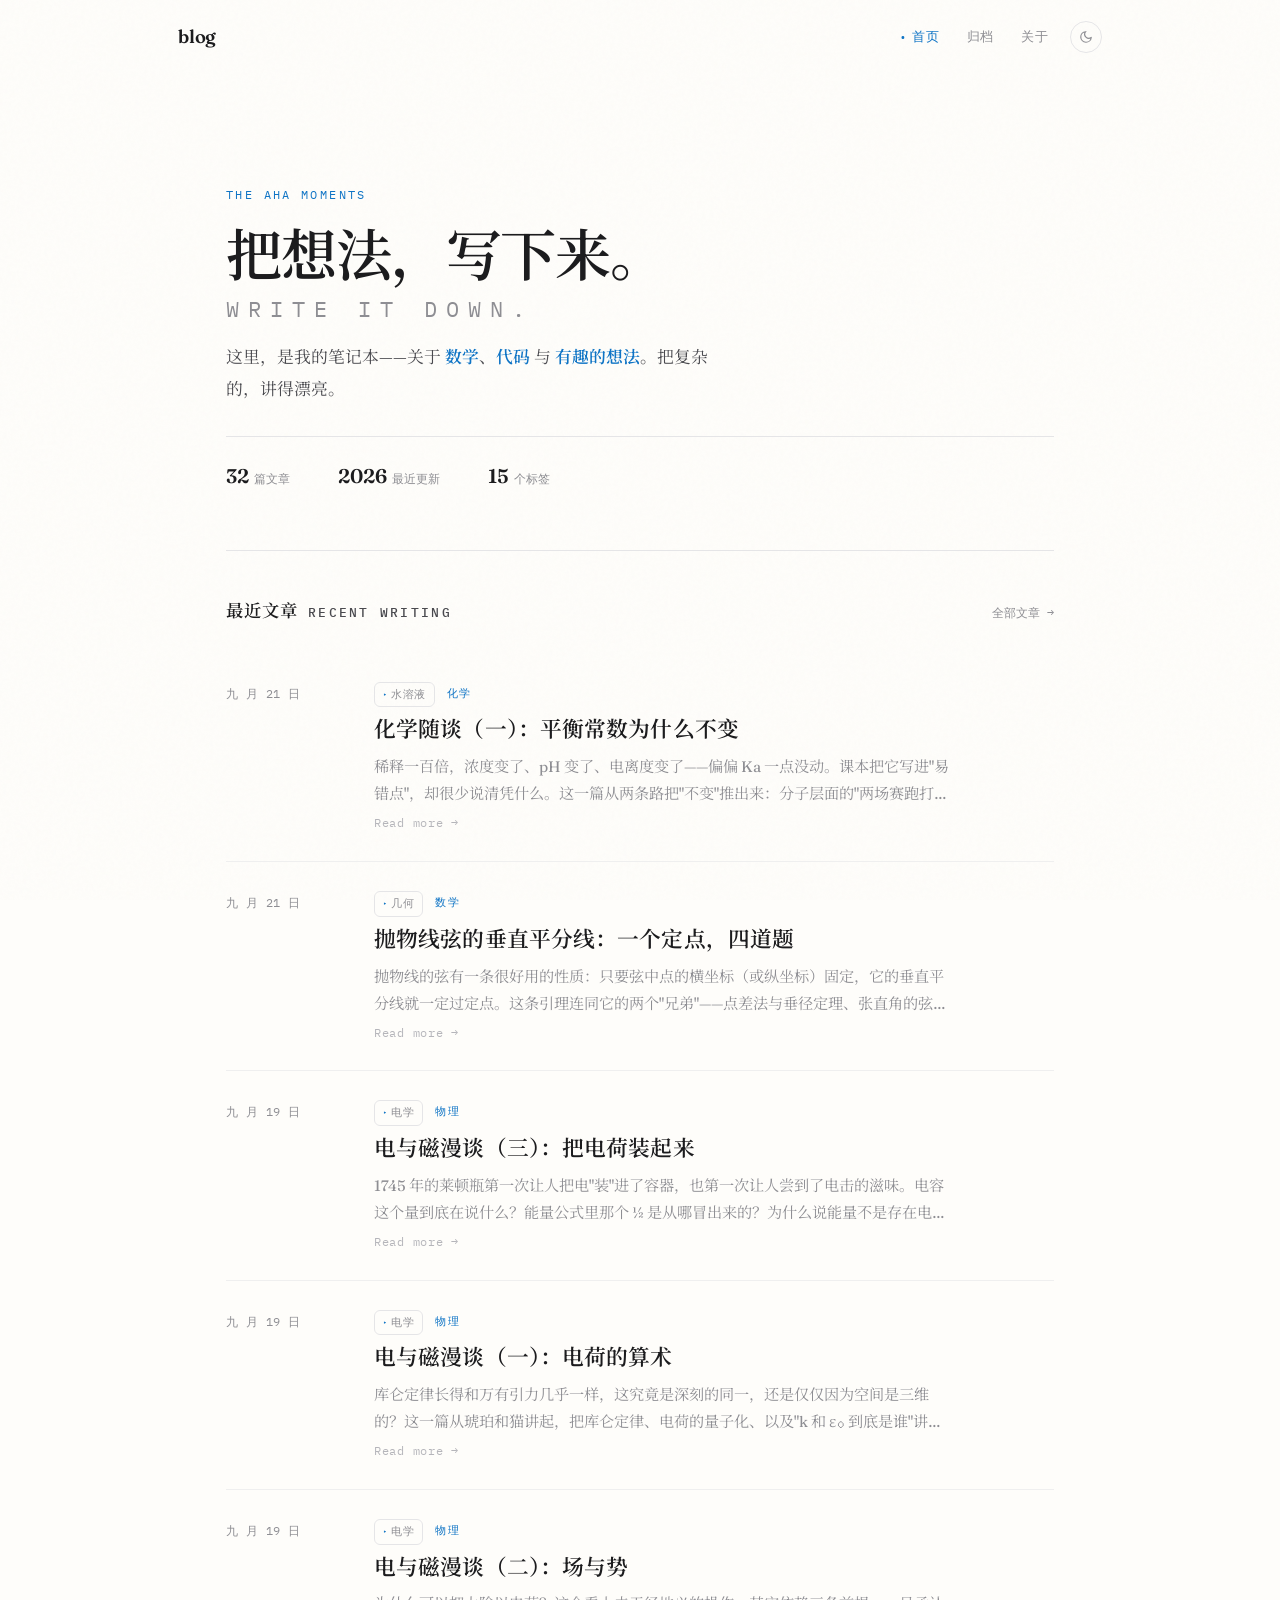
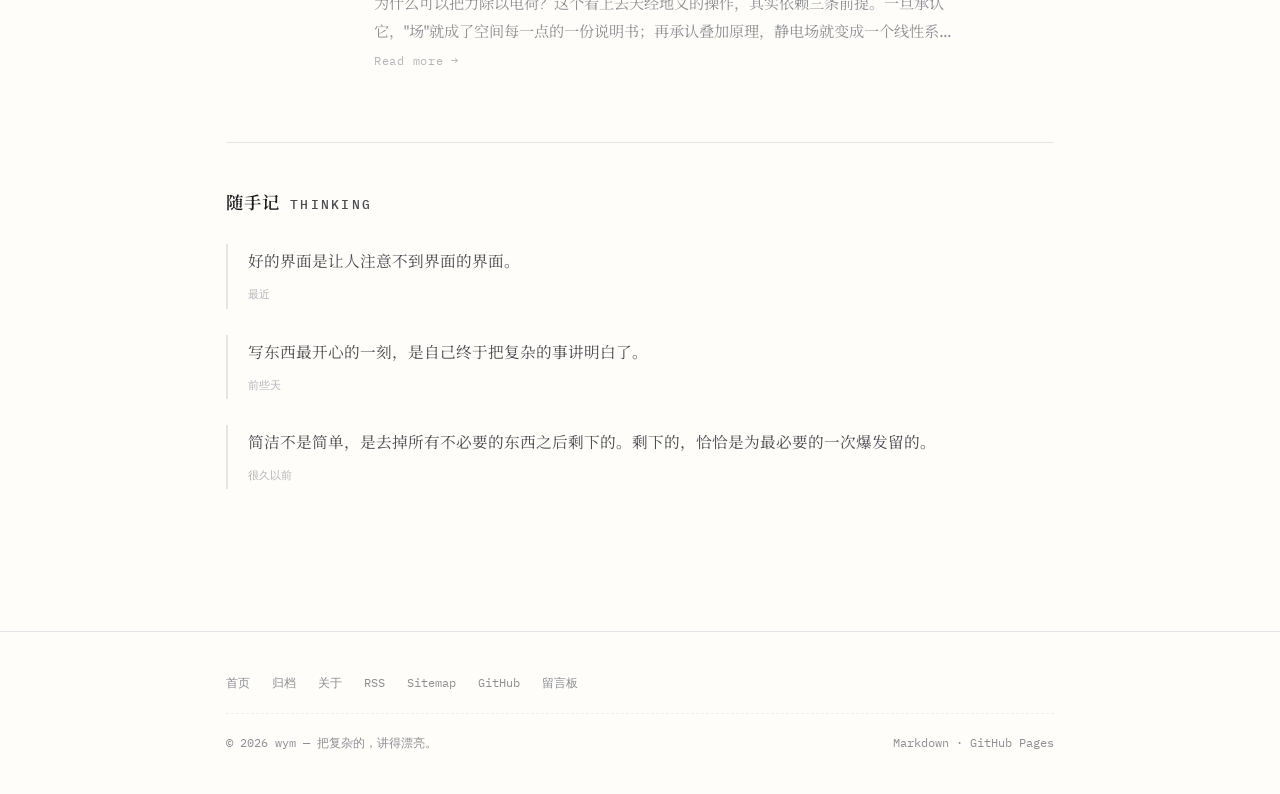
==== commit 21887fd3: "feat: 归档页优化——侧栏分类树默认收起并记忆展开状态，标签胶囊超过 8 个折叠为「更多」" ====
--- a/index.html
+++ b/index.html
@@ -30,7 +30,7 @@
 <link rel="preconnect" href="https://fonts.googleapis.com">
 <link rel="preconnect" href="https://fonts.gstatic.com" crossorigin>
 <link href="https://fonts.googleapis.com/css2?family=Fraunces:ital,opsz,wght@0,9..144,400;0,9..144,500;0,9..144,600;1,9..144,400&family=Noto+Serif+SC:wght@400;500;600&family=IBM+Plex+Mono:wght@400;500&display=swap" rel="stylesheet" media="print" onload="this.media='all'">
-<link rel="stylesheet" href="assets/css/style.css?v=30">
+<link rel="stylesheet" href="assets/css/style.css?v=34">
 <link rel="icon" href="data:image/svg+xml,%3Csvg xmlns='http://www.w3.org/2000/svg' viewBox='0 0 32 32'%3E%3Crect width='32' height='32' rx='7' fill='%233b82f6'/%3E%3Ctext x='16' y='22' font-size='15' font-family='Arial' font-weight='bold' fill='white' text-anchor='middle'%3Ew%3C/text%3E%3C/svg%3E">
 </head>
 <body data-theme="light" class="page-home">
@@ -75,7 +75,7 @@
   </div>
 </footer>
 
-<script src="assets/js/blog.js?v=40"></script>
+<script src="assets/js/blog.js?v=45"></script>
 <script>document.getElementById("year").textContent = new Date().getFullYear();</script>
 </body>
 </html>
--- a/assets/css/style.css
+++ b/assets/css/style.css
@@ -14,12 +14,16 @@
   --line:        #e5e5e7;   /* 界线 */
   --line-2:      #efefef;   /* 界线·更浅 */
   --accent:      oklch(0.55 0.15 250);   /* 强调蓝 */
-  --accent-2:    #3b82f6;   /* 强调·亮（图标、行内代码） */
+  --accent-2:    #2563eb;   /* 强调·亮（图标、行内代码）；#3b82f6 在 paper 上仅 3.62:1，不过 WCAG AA，调深 */
   --selection:   rgba(59, 130, 246, 0.14);
 
   --serif: "Fraunces", "Noto Serif SC", "Songti SC", "Source Han Serif SC",
            "STSong", "SimSun", serif;
   --mono: "IBM Plex Mono", "SF Mono", ui-monospace, Menlo, Consolas, monospace;
+
+  /* 主题切换的统一过渡时长：所有跟主题颜色相关的过渡都用它，
+     避免不同元素各用各的时长（0.25/0.3/0.35/0.4s）导致的"不同步卡顿"感 */
+  --tdur: 0.28s;
 
   --col:   56rem;                    /* 正文栏宽（较宽，阅读不拥挤） */
   --gutter: clamp(20px, 5vw, 48px);
@@ -51,8 +55,10 @@
   line-height: 1.8;
   -webkit-font-smoothing: antialiased;
   -moz-osx-font-smoothing: grayscale;
-  text-rendering: optimizeLegibility;
-  transition: background 0.35s var(--ease), color 0.35s var(--ease);
+  /* 不写 text-rendering: optimizeLegibility：它启用连字/kerning 等复杂字形排版，
+     颜色变化时每帧都要重排重栅格化（中文衬线笔画密，闪烁尤其明显），
+     而中文没有连字，这项对中文零收益。 */
+  transition: background-color var(--tdur) var(--ease), color var(--tdur) var(--ease);
 }
 
 ::selection { background: var(--selection); color: var(--ink); }
@@ -80,8 +86,8 @@
 .site-header {
   position: sticky; top: 0; z-index: 50;
   border-bottom: 1px solid transparent;
-  transition: background 0.4s var(--ease), border-color 0.4s var(--ease),
-              box-shadow 0.4s var(--ease);
+  transition: background-color var(--tdur) var(--ease), border-color var(--tdur) var(--ease),
+              box-shadow var(--tdur) var(--ease);
 }
 .site-header.scrolled {
   background: color-mix(in srgb, var(--paper) 82%, transparent);
@@ -89,20 +95,35 @@
   -webkit-backdrop-filter: blur(14px) saturate(1.15);
   border-bottom-color: var(--line-2);
 }
+/* 主题切换瞬间（.theme-switching 由 JS 加 320ms）：禁用页眉的 backdrop-filter。
+   它依赖对下层内容的实时采样，背景色突变时会重采样闪一帧；这 320ms 里改成
+   不透明的纯背景色，让切换干净利落，过渡结束后毛玻璃再回来。 */
+.theme-switching .site-header.scrolled {
+  backdrop-filter: none;
+  -webkit-backdrop-filter: none;
+  background: var(--paper);
+}
+/* 主题切换期间：临时禁用所有过渡，让整页在同一帧原子切换。这比逐元素渐变好——
+   渐变要对中文衬线每帧重做栅格化（看着在闪），且各元素时长/起始时间不一（看着不同步）；
+   原子切换只栅格化一次，标题、正文、页眉、logo 必然同步。320ms 后过渡能力自动恢复。 */
+.theme-switching, .theme-switching *,
+.theme-switching *::before, .theme-switching *::after {
+  transition: none !important;
+}
 .nav-row {
   display: flex; align-items: center; justify-content: space-between;
   gap: 16px; padding: 18px 0;
 }
 .brand .wordmark {
   font-size: 1.12rem; font-weight: 600; letter-spacing: -0.01em;
-  color: var(--ink); transition: color 0.25s var(--ease);
+  color: var(--ink); transition: color var(--tdur) var(--ease);
 }
 .brand:hover .wordmark { color: var(--accent); }
 .nav-links { display: flex; align-items: center; gap: 4px; }
 .nav-links a {
   font-family: var(--mono); font-size: 0.78rem; letter-spacing: 0.02em;
   color: var(--muted); padding: 7px 12px; border-radius: 8px;
-  transition: color 0.25s var(--ease), background 0.25s var(--ease);
+  transition: color var(--tdur) var(--ease), background-color var(--tdur) var(--ease);
 }
 .nav-links a:hover { color: var(--ink); background: color-mix(in srgb, var(--ink) 5%, transparent); }
 .nav-links a.active { color: var(--accent); }
@@ -113,7 +134,7 @@
   display: inline-grid; place-items: center;
   border: 1px solid var(--line); border-radius: 50%;
   color: var(--muted);
-  transition: all 0.3s var(--ease);
+  transition: color var(--tdur) var(--ease), border-color var(--tdur) var(--ease), transform var(--tdur) var(--ease), background-color var(--tdur) var(--ease);
 }
 .theme-btn:hover { color: var(--accent); border-color: var(--accent); transform: rotate(8deg); }
 .theme-btn .sun { display: none; }
@@ -202,6 +223,9 @@
 
 /* 所属文件夹小标签（首页 / 详情页） */
 .p-folder {
+  /* 必须抬到 .post-row h3 a::after 那个铺满整行的覆盖层之上：
+     覆盖层是定位元素、且在 DOM 中排在 .p-meta 之后，否则会把本标签的点击整个吃掉 */
+  position: relative; z-index: 1;
   display: inline-flex; align-items: center; gap: 4px;
   font-family: var(--mono); font-size: 0.66rem; letter-spacing: 0.04em;
   color: var(--muted); border: 1px solid var(--line); border-radius: 6px;
@@ -299,6 +323,10 @@
 }
 .search-box input::placeholder { color: var(--faint); }
 .tag-chips { display: flex; flex-wrap: wrap; gap: 8px; }
+/* 标签折叠：超出前 8 个的收进 .tag-more，展开时用 display:contents 让胶囊回到 flex 流里 */
+.tag-more { display: none; }
+.tag-chips.show-all .tag-more { display: contents; }
+.tag-more-btn { border-style: dashed; }
 .tag-chip {
   font-family: var(--mono); font-size: 0.7rem; letter-spacing: 0.04em;
   color: var(--muted); border: 1px solid var(--line); border-radius: 999px;
@@ -455,7 +483,6 @@
   transition: all 0.25s var(--ease), transform 0.3s var(--spring);
 }
 .tree-fold:hover { color: var(--accent); border-color: var(--accent); }
-.folder-tree li.folded > .tree-fold { transform: rotate(-90deg); }
 
 /* ==========================================================================
    文章页
@@ -465,9 +492,36 @@
   pointer-events: none;
 }
 .read-progress i {
-  display: block; height: 100%; width: 0;
+  display: block; height: 100%;
   background: var(--accent);
-}
+  /* 用 transform 而不是 width：width 是布局属性，滚动中每帧改它都会触发
+     layout + paint，必然丢帧；transform 只走合成器线程，滚动时零布局开销。
+     --p 是 0..1 的全精度浮点（JS 兜底路径写入），不做任何四舍五入。 */
+  transform: scaleX(var(--p, 0));
+  transform-origin: left center;
+  will-change: transform;
+}
+/* 支持滚动驱动动画的浏览器（Chrome/Edge 115+、Safari 26+）：进度条直接挂到根
+   滚动时间轴上，由合成器线程逐帧驱动，与滚动位置零延迟锁死——主线程再忙
+   （mermaid/KaTeX 渲染）也不影响它。scroll 事件方案永远比实际滚动晚一帧以上，
+   忙时还会冻结后突越，这是"不够丝滑"的结构性来源。不支持的浏览器（Firefox）
+   忽略整块声明，继续走 JS 兜底。用长手属性而非 animation 简写：auto 在简写里
+   会被歧义解析；duration 取 auto 让动画铺满整条时间轴（0s 会让部分浏览器不生效） */
+@supports (animation-timeline: scroll()) {
+  .read-progress i {
+    animation-name: read-progress;
+    animation-duration: auto;
+    animation-timing-function: linear;
+    animation-fill-mode: both;
+    animation-timeline: scroll(root block);
+  }
+}
+@keyframes read-progress {
+  from { transform: scaleX(0); }
+  to { transform: scaleX(1); }
+}
+/* 移动端不显示进度条：窄屏自带垂直滚动条已能判断进度，2px 横条信息冗余且占视觉 */
+@media (max-width: 640px) { .read-progress { display: none; } }
 
 .post-head {
   padding: clamp(40px, 6vw, 64px) 0 clamp(24px, 4vw, 34px);
@@ -853,6 +907,18 @@
 .prose img { transition: transform 0.4s var(--ease), box-shadow 0.4s var(--ease); }
 .prose img:hover { transform: translateY(-3px); box-shadow: 0 8px 24px rgba(28, 28, 30, 0.12); }
 
+/* 深色模式：SVG 配图只跟系统的 prefers-color-scheme，不跟随本站手动切换的
+   data-theme（外部 SVG 是独立文档，读不到宿主属性）。当两者不一致时，浅色 SVG
+   会趴在深色页面上。这里给它一个「刻意的卡片」底色 + 内边距，把突兀的白块
+   转化成设计感；一致时也只是多个柔和的卡片底，不违和。 */
+[data-theme="dark"] .prose img {
+  background: var(--paper-2);
+  border: 1px solid var(--line);
+  border-radius: 10px;
+  padding: 14px 16px;
+}
+[data-theme="dark"] .prose img:hover { box-shadow: 0 8px 24px rgba(0, 0, 0, 0.4); }
+
 @media (max-width: 640px) {
   .post-row { grid-template-columns: 1fr; gap: 8px; }
   .arc-row { grid-template-columns: 1fr; gap: 4px; }
@@ -864,6 +930,18 @@
 @media (prefers-reduced-motion: reduce) {
   *, *::before, *::after { animation: none !important; transition: none !important; }
   html { scroll-behavior: auto; }
+  /* 进度条不适用"减少动态效果"：它不是装饰动画——没有自主运动，宽度 1:1
+     映射滚动位置，与滚动条拇指同理，是指示器。且支持滚动驱动动画的浏览器上
+     JS 兜底不挂载，全局 animation:none 会把它整个杀掉。这里显式恢复全套
+     长手属性（!important 对冲上面的通配符；简写会顺带重置 timeline/fill，
+     不能只写 animation-name）。 */
+  .read-progress i {
+    animation-name: read-progress !important;
+    animation-duration: auto !important;
+    animation-timing-function: linear !important;
+    animation-fill-mode: both !important;
+    animation-timeline: scroll(root block) !important;
+  }
   /* 动画被禁用时，等待滚动显现的元素必须直接可见，否则内容永久空白 */
   .js-wait { opacity: 1 !important; }
 }
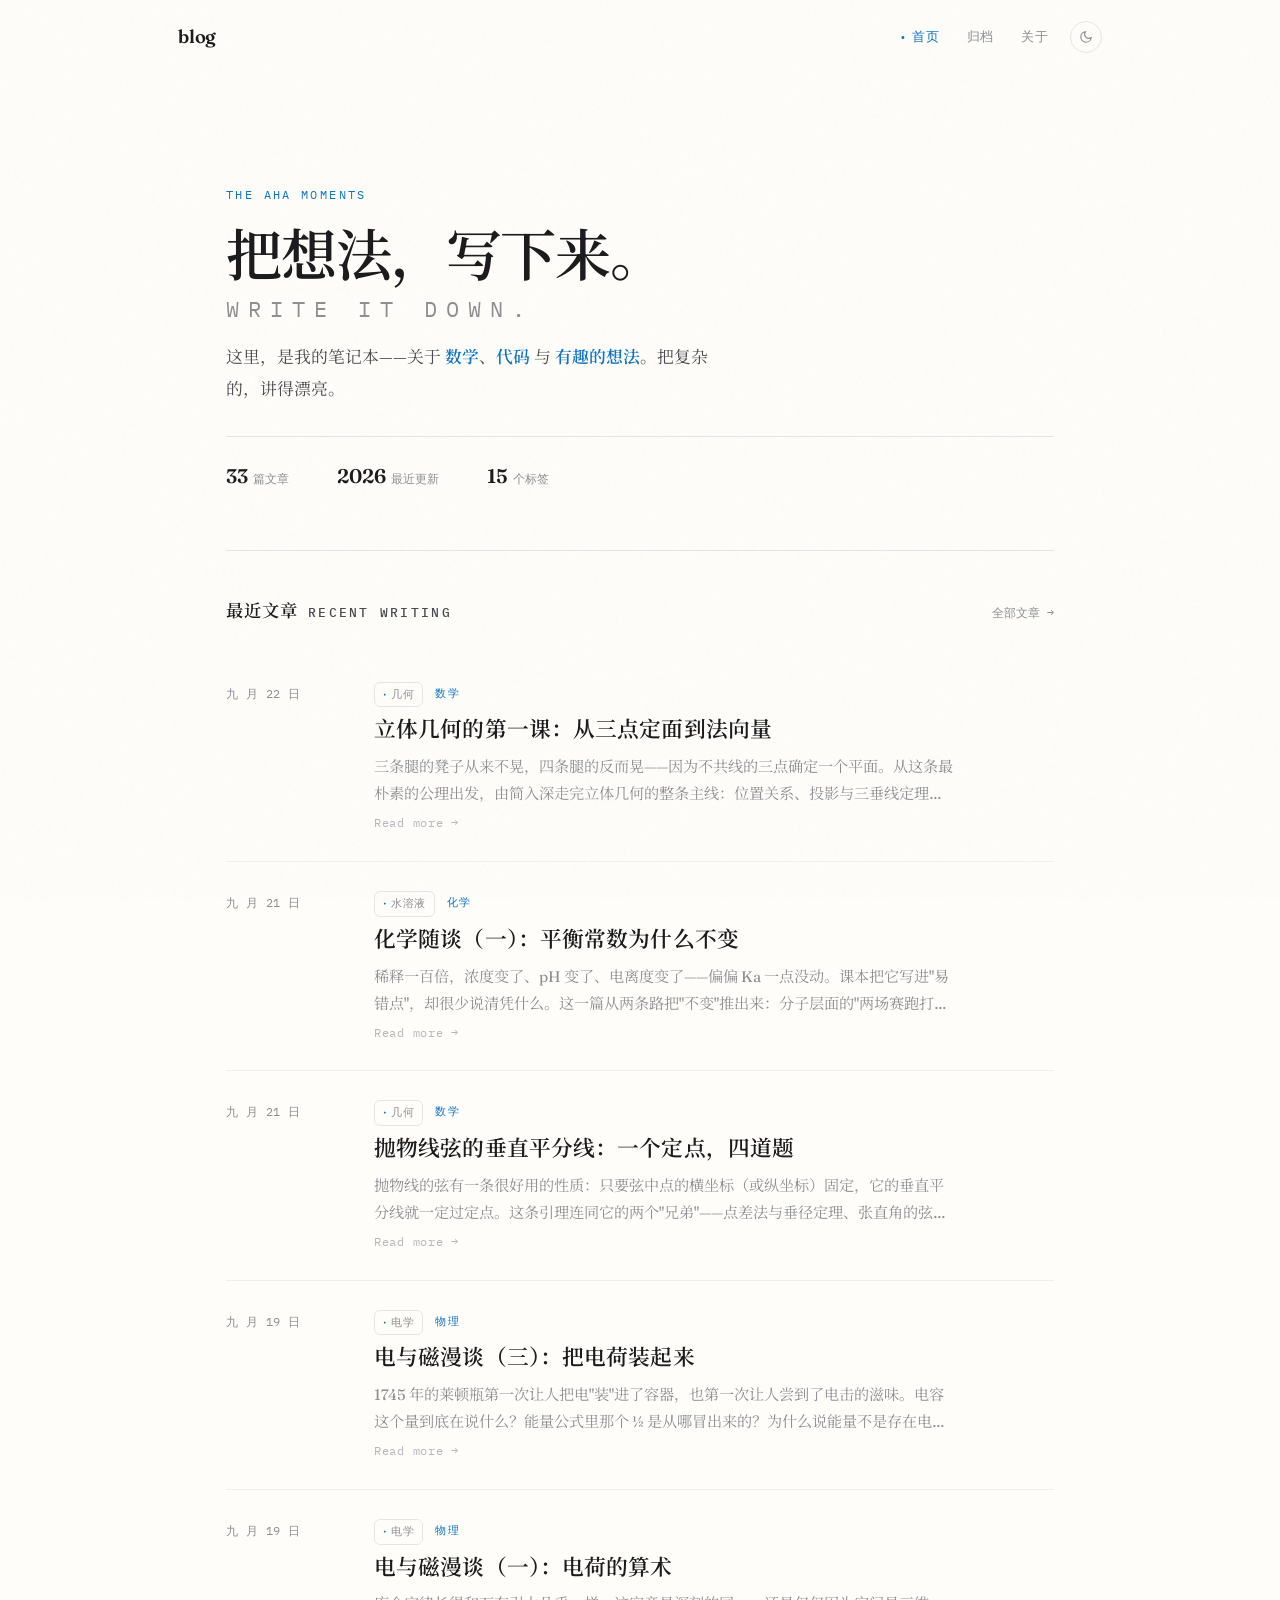
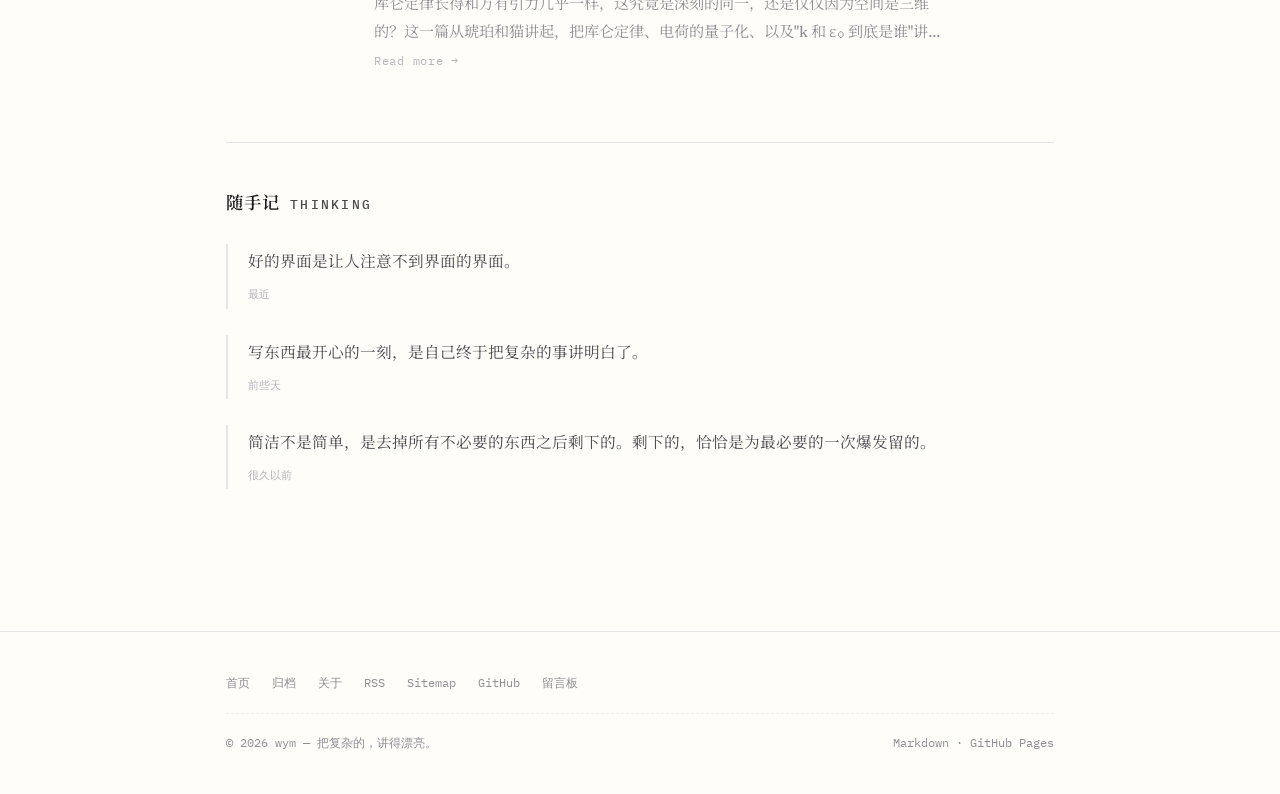
==== commit a19784b9: "feat: 前端渲染层接入预渲染契约——md-core 共享渲染核心 / 水合模式 / 可见降级 新增 assets/js/md-core.js（UMD：浏览器挂 globalThis.MDCore、" ====
--- a/index.html
+++ b/index.html
@@ -26,15 +26,19 @@
 <meta property="og:type" content="website">
 <meta property="og:title" content="wym's blog">
 <meta property="og:description" content="关于数学、代码与有趣想法的笔记本。把复杂的，讲得漂亮。">
+<meta name="twitter:card" content="summary_large_image">
+<link rel="canonical" href="https://wym100171113.github.io/">
 <title>wym's blog</title>
+<link rel="alternate" type="application/rss+xml" title="wym's blog" href="/feed.xml">
 <link rel="preconnect" href="https://fonts.googleapis.com">
 <link rel="preconnect" href="https://fonts.gstatic.com" crossorigin>
 <link href="https://fonts.googleapis.com/css2?family=Fraunces:ital,opsz,wght@0,9..144,400;0,9..144,500;0,9..144,600;1,9..144,400&family=Noto+Serif+SC:wght@400;500;600&family=IBM+Plex+Mono:wght@400;500&display=swap" rel="stylesheet" media="print" onload="this.media='all'">
-<link rel="stylesheet" href="assets/css/style.css?v=34">
+<link rel="stylesheet" href="assets/css/style.css?v=35">
 <link rel="icon" href="data:image/svg+xml,%3Csvg xmlns='http://www.w3.org/2000/svg' viewBox='0 0 32 32'%3E%3Crect width='32' height='32' rx='7' fill='%233b82f6'/%3E%3Ctext x='16' y='22' font-size='15' font-family='Arial' font-weight='bold' fill='white' text-anchor='middle'%3Ew%3C/text%3E%3C/svg%3E">
 </head>
 <body data-theme="light" class="page-home">
 <div class="paper-noise"></div>
+<a class="skip-link" href="#main">跳到正文</a>
 
 <header class="site-header" id="siteHeader">
   <div class="shell nav-row">
@@ -54,6 +58,9 @@
 </header>
 
 <main class="shell" id="main" data-view="home">
+  <noscript>
+    <p class="status">本页需要 JavaScript 才能渲染文章列表。也可以直接看 <a href="/archive.html">归档</a>，或订阅 <a href="/feed.xml">RSS</a>。</p>
+  </noscript>
   <div class="status">载入中…</div>
 </main>
 
@@ -75,7 +82,9 @@
   </div>
 </footer>
 
-<script src="assets/js/blog.js?v=45"></script>
+<!-- md-core 必须在 blog.js 之前：正文渲染由它提供 -->
+<script src="/assets/js/md-core.js?v=1"></script>
+<script src="assets/js/blog.js?v=46"></script>
 <script>document.getElementById("year").textContent = new Date().getFullYear();</script>
 </body>
 </html>
--- a/assets/css/style.css
+++ b/assets/css/style.css
@@ -67,6 +67,22 @@
 a { color: inherit; text-decoration: none; }
 button { font: inherit; color: inherit; background: none; border: none; cursor: pointer; }
 input { font: inherit; }
+
+/* 键盘可达性：默认焦点环在这套纸感配色下几乎看不见。统一给一条蓝色描边——
+   用 :focus-visible 而不是 :focus，只在键盘／辅助技术聚焦时出现，
+   鼠标点击不会亮，视觉上对普通读者完全无感，却补上了键盘用户本来缺失的那一环 */
+:focus-visible { outline: 2px solid var(--accent); outline-offset: 2px; border-radius: 3px; }
+
+/* 跳转链接：Tab 的第一下就能跳过页眉直达正文（页眉有 4 个链接，
+   键盘用户每翻一页都要多按 5 次）。平时完全离屏，聚焦时才滑下来 */
+.skip-link {
+  position: absolute; left: 12px; top: -60px; z-index: 200;
+  font-family: var(--mono); font-size: 0.78rem;
+  color: var(--paper); background: var(--accent);
+  border-radius: 0 0 8px 8px; padding: 8px 14px;
+  transition: top 0.2s var(--ease);
+}
+.skip-link:focus { top: 0; }
 
 /* 纸面颗粒感（固定于背景，不遮挡交互） */
 .paper-noise {
@@ -890,6 +906,27 @@
 .empty { padding: clamp(36px, 6vw, 56px) 0; text-align: center; color: var(--muted); font-size: 0.9rem; }
 .empty code { font-family: var(--mono); background: var(--paper-2); border: 1px solid var(--line); border-radius: 5px; padding: 2px 8px; color: var(--accent); }
 
+/* 外部库（KaTeX / highlight.js）加载失败的提示条：正文照常可读，
+   但用户得知道"公式为什么还是 $ 原文"，并且有地方能点一下重试。
+   类名 .lib-notice / .lib-notice .retry 由 blog.js 固定写入，改名要同步两边。
+   配色走变量，明暗两主题自动适配；只把左侧警示条按主题给两种橙 */
+.lib-notice {
+  display: flex; align-items: center; gap: 12px; flex-wrap: wrap;
+  margin: 0 0 1.4rem; padding: 10px 14px;
+  font-family: var(--mono); font-size: 0.76rem; line-height: 1.6;
+  color: var(--ink-2); background: var(--paper-2);
+  border: 1px solid var(--line); border-left: 3px solid #d97706;
+  border-radius: 8px;
+}
+[data-theme="dark"] .lib-notice { border-left-color: #f59e0b; }
+.lib-notice .retry {
+  margin-left: auto;
+  font-family: var(--mono); font-size: 0.74rem; color: var(--accent);
+  border: 1px solid var(--line); border-radius: 6px; padding: 3px 12px;
+  transition: color 0.25s var(--ease), border-color 0.25s var(--ease);
+}
+.lib-notice .retry:hover { border-color: var(--accent); }
+
 /* ==========================================================================
    动效（参考 yohaku-blog-template：fadeIn + 弹簧交互；stylekit：Blur In）
    ========================================================================== */
@@ -950,3 +987,27 @@
    页面间跳转自动交叉淡入；不支持（如 Firefox）时自动降级为普通跳转，不影响功能。
    系统开启"减少动态效果"时浏览器会自动跳过过渡。 */
 @view-transition { navigation: auto; }
+
+/* ==========================================================================
+   打印
+   ========================================================================== */
+/* 纸上只留正文。页眉/页脚/目录/进度条/骨架屏都是屏幕上的导航与状态，
+   印出来只会占地方；配图的阴影、圆角、悬停浮起同理，一并去掉换成干净的黑白。
+   注意 .js-wait：屏幕外还没"滚动显现"的段落是不透明的 0，不强制恢复的话
+   打印出来会缺内容 */
+@media print {
+  .site-header, .site-footer, .toc, .read-progress, .skeleton, .skip-link,
+  .paper-noise, .lib-notice, .pn-nav, .back-link, .mmd-hint, .mmd-lightbox,
+  .prose .code-block .copy-btn { display: none !important; }
+  body { background: #fff; color: #000; }
+  .prose { animation: none !important; }
+  .js-wait { opacity: 1 !important; }
+  .post-body-layout, .layout-2col { display: block; }
+  .prose img, .prose svg, .prose .mermaid svg {
+    max-height: 60vh; box-shadow: none; border-color: #ccc; filter: none !important;
+  }
+  .prose pre { background: none; border: 1px solid #ccc; }
+  .prose code { background: none; border-color: #ccc; color: #000; }
+  .prose a { color: #000; text-decoration: underline; }
+  .prose blockquote, .callout { border-color: #ccc; background: none; }
+}
